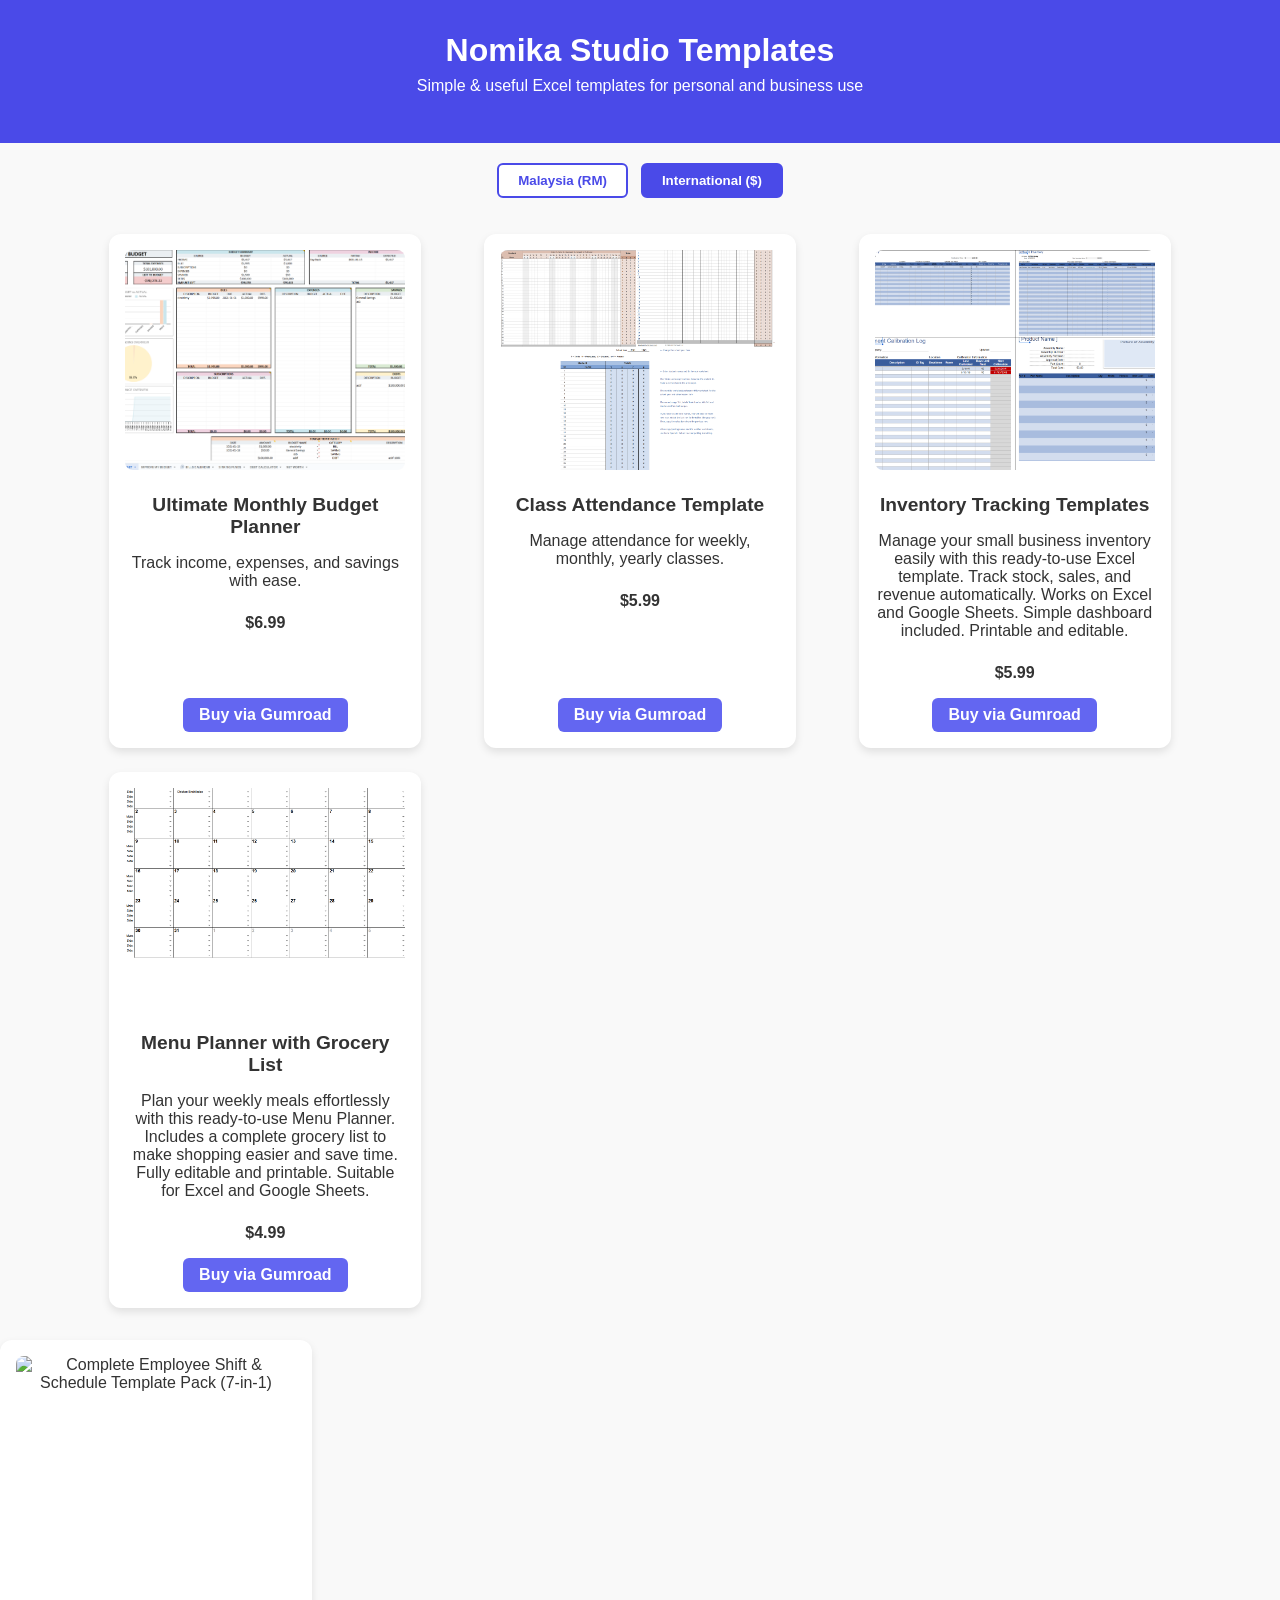
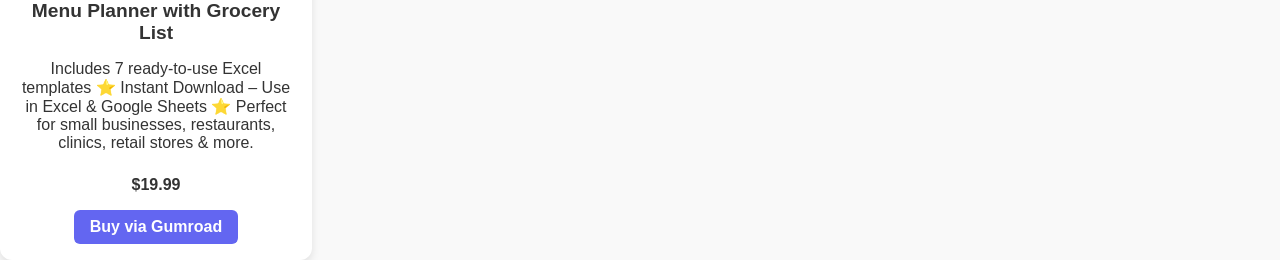
==== index.html @ b124a36d "Update index.html" ====
<!DOCTYPE html>
<html lang="en">
<head>
  <meta charset="UTF-8" />
  <meta name="viewport" content="width=device-width, initial-scale=1.0" />
  <title>Nomika Studio Templates</title>
  <link rel="stylesheet" href="styles.css">
</head>
<body>
  <!-- Header -->
  <header id="site-header" class="header">
    <h1>Nomika Studio Templates</h1>
    <p>Simple & useful Excel templates for personal and business use</p>
  </header>

  <!-- Toggle section -->
  <section id="toggle-section" class="currency-toggle hidden">
    <button id="btn-local">Malaysia (RM)</button>
    <button id="btn-int">International ($)</button>
  </section>

  <!-- Loading state -->
  <div id="loading" class="loading">Detecting your region...</div>

  <!-- Product container -->
  <main id="product-container" class="container hidden">
    <!-- Product 1 -->
    <div class="product-card fade-in">
      <img src="images/budget-planner.png" alt="Ultimate Monthly Budget Planner">
      <h2>Ultimate Monthly Budget Planner</h2>
      <p>Track income, expenses, and savings with ease.</p>
      <p class="price" data-local="RM25" data-int="$6.99">RM25</p>
      <div class="buttons">
        <a href="https://toyyibpay.com/Monthly-Template-Excel" target="_blank" class="btn toyyib buy-local">Buy via ToyyibPay</a>
        <a href="https://nomikastudio.gumroad.com/l/wjjgc" target="_blank" class="btn gumroad buy-int hidden">Buy via Gumroad</a>
      </div>
    </div>

    <!-- Product 2 -->
    <div class="product-card fade-in">
      <img src="images/class-attendance.png" alt="Class Attendance Template">
      <h2>Class Attendance Template</h2>
      <p>Manage attendance for weekly, monthly, yearly classes.</p>
      <p class="price" data-local="RM20" data-int="$5.99">RM20</p>
      <div class="buttons">
        <a href="https://toyyibpay.com/ClassAttendance" target="_blank" class="btn toyyib buy-local">Buy via ToyyibPay</a>
        <a href="https://nomikastudio.gumroad.com/l/gisrq" target="_blank" class="btn gumroad buy-int hidden">Buy via Gumroad</a>
      </div>
    </div>

    <!-- Product 3 -->
    <div class="product-card fade-in">
      <img src="images/inventory-tracking.png" alt="Inventory Tracking Templates">
      <h2>Inventory Tracking Templates</h2>
      <p>Manage your small business inventory easily with this ready-to-use Excel template. Track stock, sales, and revenue automatically. Works on Excel and Google Sheets. Simple dashboard included. Printable and editable.</p>
      <p class="price" data-local="RM20" data-int="$5.99">RM20</p>
      <div class="buttons">
        <a href="https://toyyibpay.com/Inventory-Tracking" target="_blank" class="btn toyyib buy-local">Buy via ToyyibPay</a>
        <a href="https://nomikastudio.gumroad.com/l/ulgkyn" target="_blank" class="btn gumroad buy-int hidden">Buy via Gumroad</a>
      </div>
    </div>

    <!-- Product 4 -->
    <div class="product-card fade-in">
      <img src="images/menu-planner.png" alt="Menu Planner with Grocery List">
      <h2>Menu Planner with Grocery List</h2>
      <p>Plan your weekly meals effortlessly with this ready-to-use Menu Planner. Includes a complete grocery list to make shopping easier and save time. Fully editable and printable. Suitable for Excel and Google Sheets.</p>
      <p class="price" data-local="RM15" data-int="$4.99">RM15</p>
      <div class="buttons">
        <a href="https://toyyibpay.com/MENU-PLANNER-WITH-GROCERY-LIST" target="_blank" class="btn toyyib buy-local">Buy via ToyyibPay</a>
        <a href="https://nomikastudio.gumroad.com/l/jaaguu" target="_blank" class="btn gumroad buy-int hidden">Buy via Gumroad</a>
      </div>
    </div>
  </main>

   <!-- Product 5 -->
    <div class="product-card fade-in">
      <img src="bundle-1.png" alt="Complete Employee Shift & Schedule Template Pack (7-in-1) ">
      <h2>Menu Planner with Grocery List</h2>
      <p>Includes 7 ready-to-use Excel templates ⭐ Instant Download – Use in Excel & Google Sheets ⭐ Perfect for small businesses, restaurants, clinics, retail stores & more.</p>
      <p class="price" data-local="RM90" data-int="$19.99">RM15</p>
      <div class="buttons">
        <a href="https://toyyibpay.com/Schedule-Template-Bundle" target="_blank" class="btn toyyib buy-local">Buy via ToyyibPay</a>
        <a href="https://nomikastudio.gumroad.com/l/wrvsb" target="_blank" class="btn gumroad buy-int hidden">Buy via Gumroad</a>
      </div>
    </div>
  </main>

  <script src="script.js"></script>
</body>
</html>
---- styles.css ----
body {
  font-family: Arial, sans-serif;
  margin: 0;
  padding: 0;
  background: #f9f9f9;
  color: #333;
}

header {
  text-align: center;
  padding: 2rem 1rem;
  background: #4a4ae8;
  color: white;
  position: sticky;
  top: 0;
  z-index: 10;
  transition: all 0.3s ease;
}

header.shrink {
  padding: 0.7rem 1rem;
  font-size: 0.9rem;
}

header h1 { margin: 0; font-size: 2rem; }
header p { margin: 0.5rem 0 1rem; }

.currency-toggle { text-align: center; margin: 1rem 0; }

.currency-toggle button {
  margin: 0.25rem;
  padding: 0.5rem 1.2rem;
  border: 2px solid #4a4ae8;
  border-radius: 6px;
  background: white;
  color: #4a4ae8;
  font-weight: bold;
  cursor: pointer;
  transition: all 0.2s ease;
}

.currency-toggle button:hover { background: #6366f1; color: white; }
.currency-toggle button.active { background: #4a4ae8; color: white; }

.loading {
  text-align: center;
  font-size: 1.1rem;
  color: #4a4ae8;
  padding: 2rem;
}

/* Container grid with last row centering */
.container {
  max-width: 1100px;
  margin: 2rem auto;
  padding: 0 1rem;
  display: grid;
  grid-template-columns: repeat(auto-fit, minmax(280px, 1fr));
  gap: 1.5rem;
  justify-items: center;   /* Center all items */
  justify-content: center; /* Center last row */
}

.product-card {
  width: 280px;
  background: white;
  border-radius: 12px;
  padding: 1rem;
  box-shadow: 0 4px 8px rgba(0,0,0,0.1);
  display: flex;
  flex-direction: column;
  justify-content: space-between;
  align-items: center;
  text-align: center;
  transition: transform 0.3s ease, box-shadow 0.3s ease, background 0.3s ease;
}

.product-card:hover {
  transform: translateY(-5px);
  box-shadow: 0 12px 20px rgba(0,0,0,0.15);
  background: #f0f0ff;
}

.product-card img {
  width: 100%;
  height: 220px;
  object-fit: cover;
  border-radius: 8px;
  margin-bottom: 1rem;
  transition: transform 0.3s ease, filter 0.3s ease;
}

.product-card img:hover {
  transform: scale(1.05);
  filter: brightness(1.1);
}

.product-card h2 { font-size: 1.2rem; margin: 0.5rem 0; }
.product-card p { margin: 0.5rem 0 1rem; }
.price { font-weight: bold; margin-bottom: 0.5rem; }

.buttons {
  display: flex;
  flex-wrap: wrap;
  justify-content: center;
  gap: 0.5rem;
  margin-top: auto;
}

.btn { text-decoration: none; padding: 0.5rem 1rem; border-radius: 6px; color: white; font-weight: bold; transition: background 0.2s ease; }
.btn.toyyib { background: #16a34a; }
.btn.toyyib:hover { background: #15803d; }
.btn.gumroad { background: #6366f1; }
.btn.gumroad:hover { background: #4f46e5; }

.hidden { display: none !important; }

/* Fade-in animation */
.fade-in { opacity: 0; transform: translateY(15px); animation: fadeInUp 0.6s forwards; }
@keyframes fadeInUp { to { opacity: 1; transform: translateY(0); } }

@media (max-width: 900px) {
  .container {
    grid-template-columns: repeat(auto-fit, minmax(240px, 1fr));
    justify-items: center;
    justify-content: center;
  }
  .product-card { width: 240px; }
}

@media (max-width: 600px) {
  .container { grid-template-columns: 1fr; }
  .product-card { width: 100%; }
}
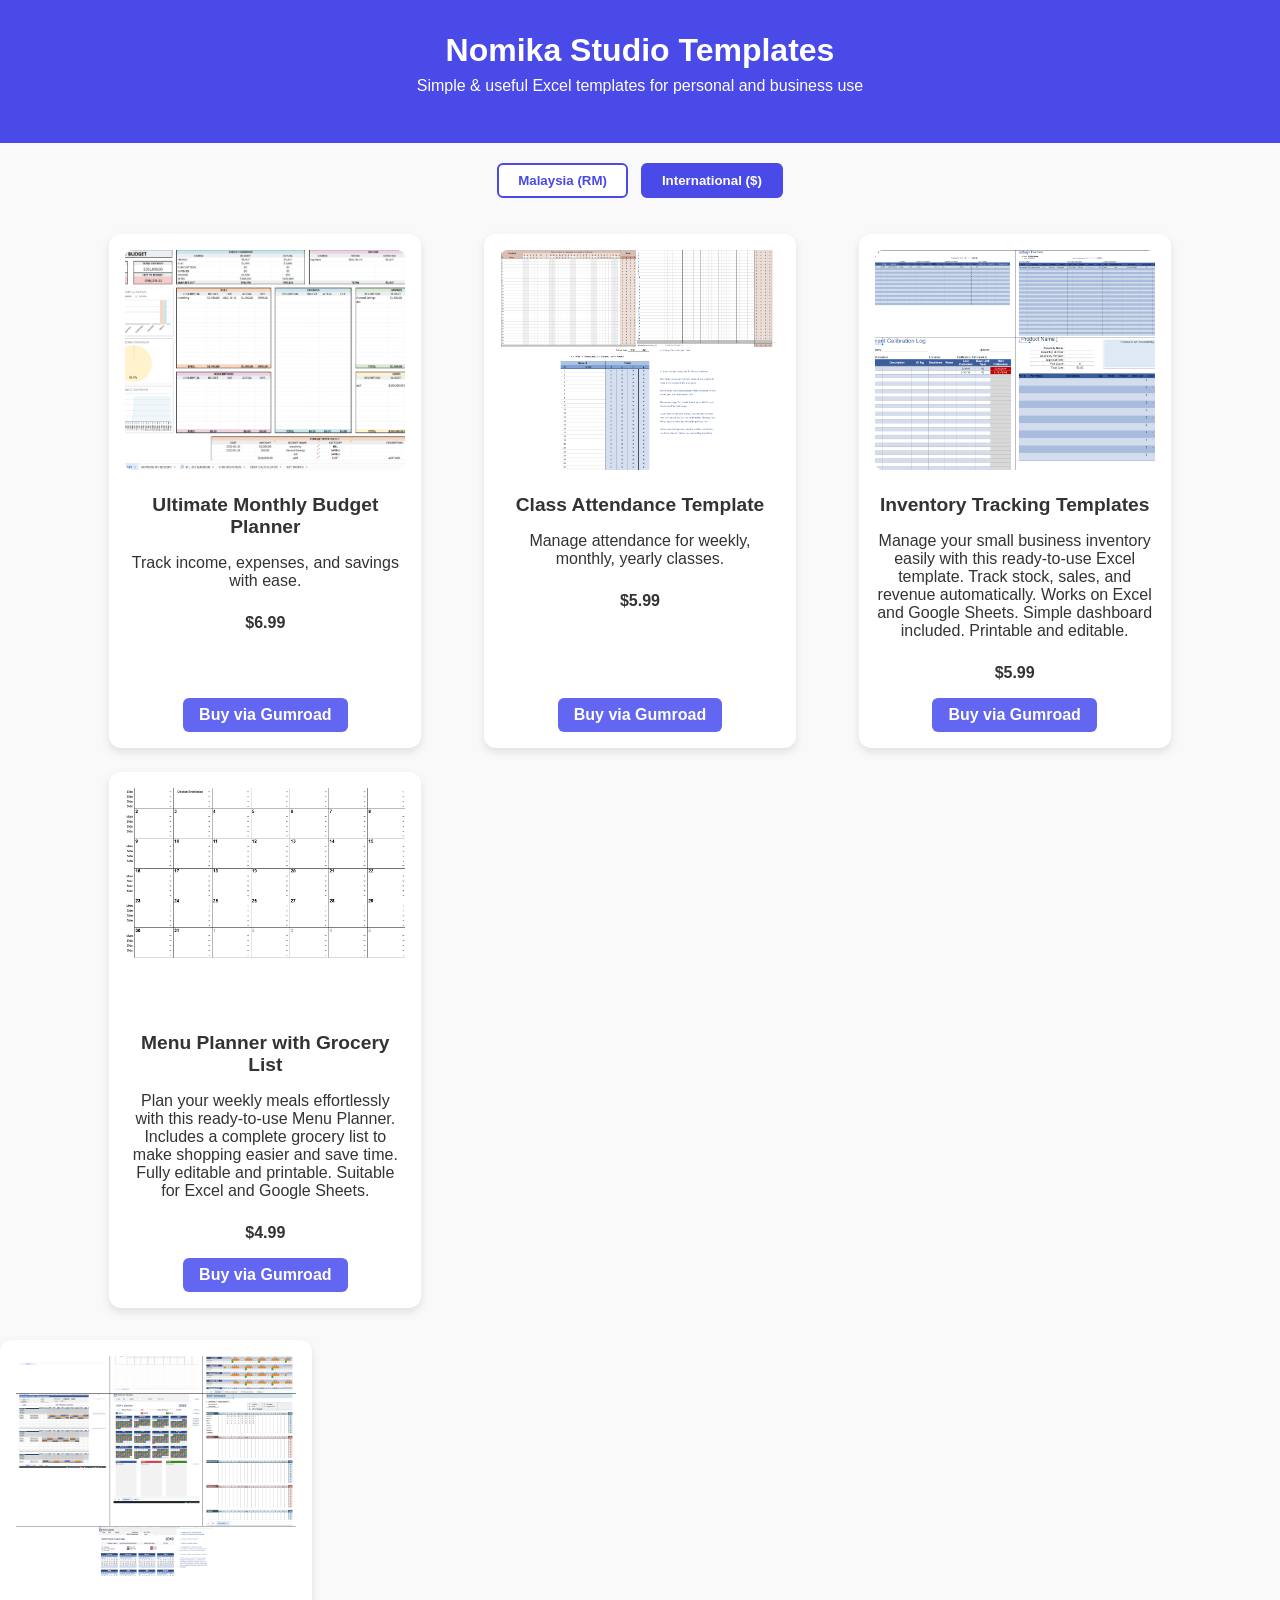
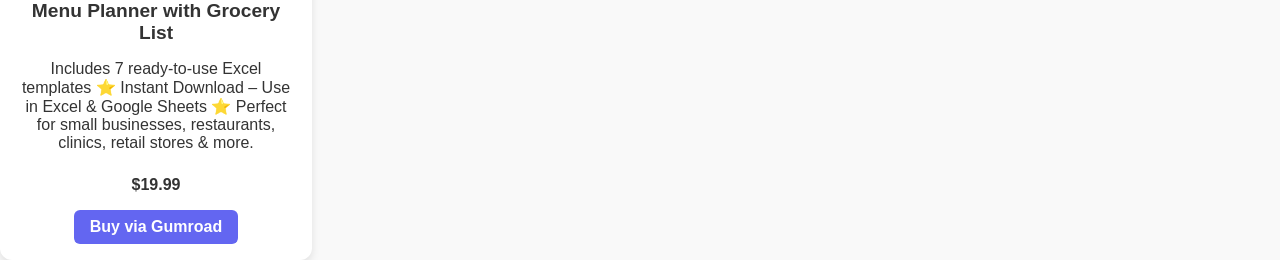
==== commit dbc96bd6: "Update index.html" ====
--- a/index.html
+++ b/index.html
@@ -53,7 +53,7 @@
       <img src="images/inventory-tracking.png" alt="Inventory Tracking Templates">
       <h2>Inventory Tracking Templates</h2>
       <p>Manage your small business inventory easily with this ready-to-use Excel template. Track stock, sales, and revenue automatically. Works on Excel and Google Sheets. Simple dashboard included. Printable and editable.</p>
-      <p class="price" data-local="RM20" data-int="$5.99">RM20</p>
+      <p class="price" data-local="RM30" data-int="$5.99">RM20</p>
       <div class="buttons">
         <a href="https://toyyibpay.com/Inventory-Tracking" target="_blank" class="btn toyyib buy-local">Buy via ToyyibPay</a>
         <a href="https://nomikastudio.gumroad.com/l/ulgkyn" target="_blank" class="btn gumroad buy-int hidden">Buy via Gumroad</a>
@@ -75,7 +75,7 @@
 
    <!-- Product 5 -->
     <div class="product-card fade-in">
-      <img src="bundle-1.png" alt="Complete Employee Shift & Schedule Template Pack (7-in-1) ">
+      <img src="images/bundle-1.png" alt="Complete Employee Shift & Schedule Template Pack (7-in-1) ">
       <h2>Menu Planner with Grocery List</h2>
       <p>Includes 7 ready-to-use Excel templates ⭐ Instant Download – Use in Excel & Google Sheets ⭐ Perfect for small businesses, restaurants, clinics, retail stores & more.</p>
       <p class="price" data-local="RM90" data-int="$19.99">RM15</p>
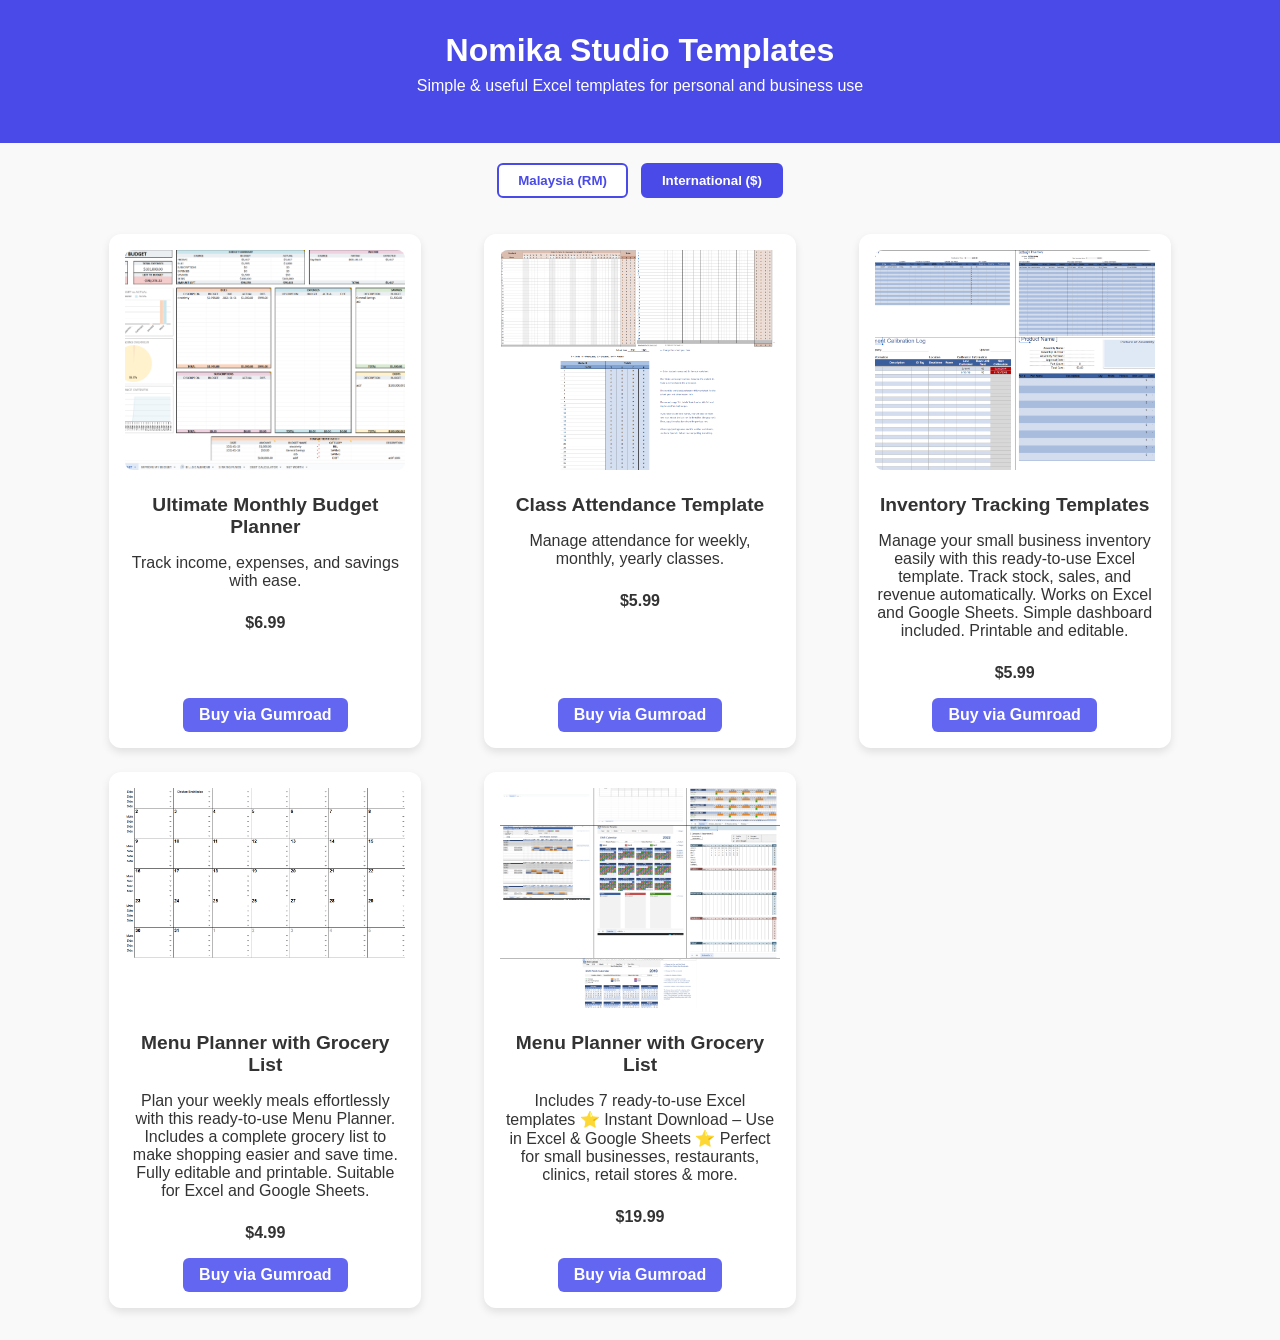
==== commit 39c39e86: "Update index.html" ====
--- a/index.html
+++ b/index.html
@@ -71,7 +71,6 @@
         <a href="https://nomikastudio.gumroad.com/l/jaaguu" target="_blank" class="btn gumroad buy-int hidden">Buy via Gumroad</a>
       </div>
     </div>
-  </main>
 
    <!-- Product 5 -->
     <div class="product-card fade-in">
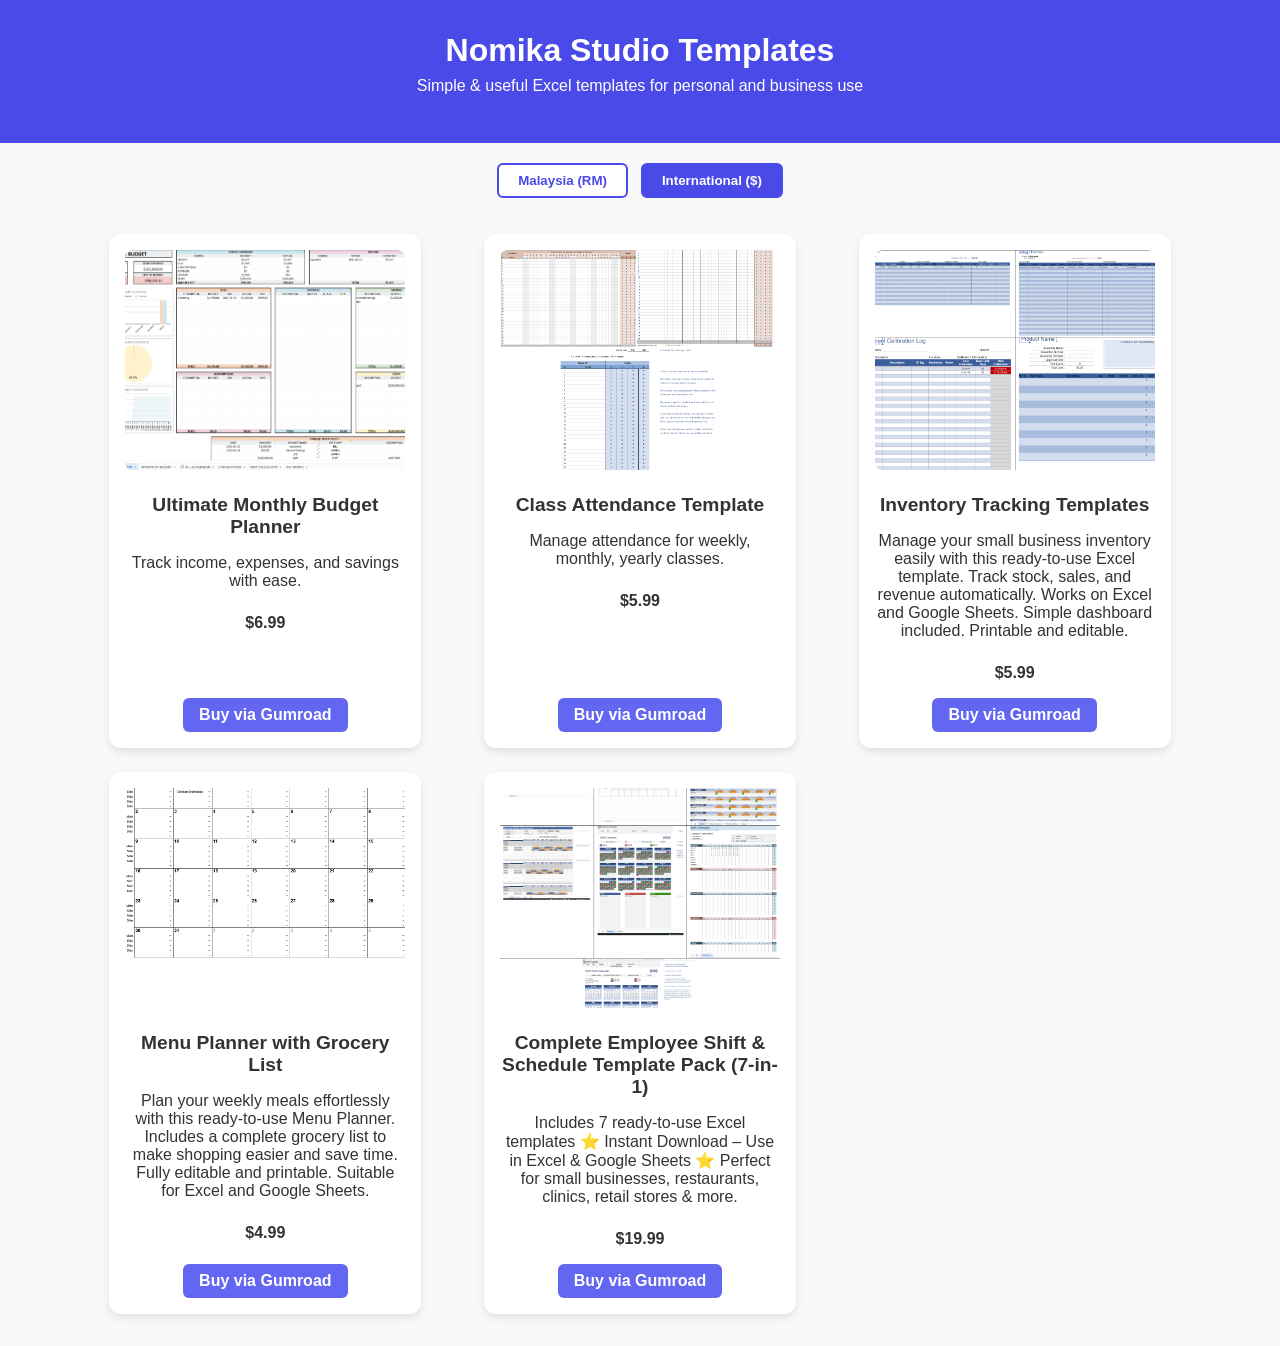
==== commit 995bef4d: "Update index.html" ====
--- a/index.html
+++ b/index.html
@@ -75,7 +75,7 @@
    <!-- Product 5 -->
     <div class="product-card fade-in">
       <img src="images/bundle-1.png" alt="Complete Employee Shift & Schedule Template Pack (7-in-1) ">
-      <h2>Menu Planner with Grocery List</h2>
+      <h2>Complete Employee Shift & Schedule Template Pack (7-in-1) </h2>
       <p>Includes 7 ready-to-use Excel templates ⭐ Instant Download – Use in Excel & Google Sheets ⭐ Perfect for small businesses, restaurants, clinics, retail stores & more.</p>
       <p class="price" data-local="RM90" data-int="$19.99">RM15</p>
       <div class="buttons">
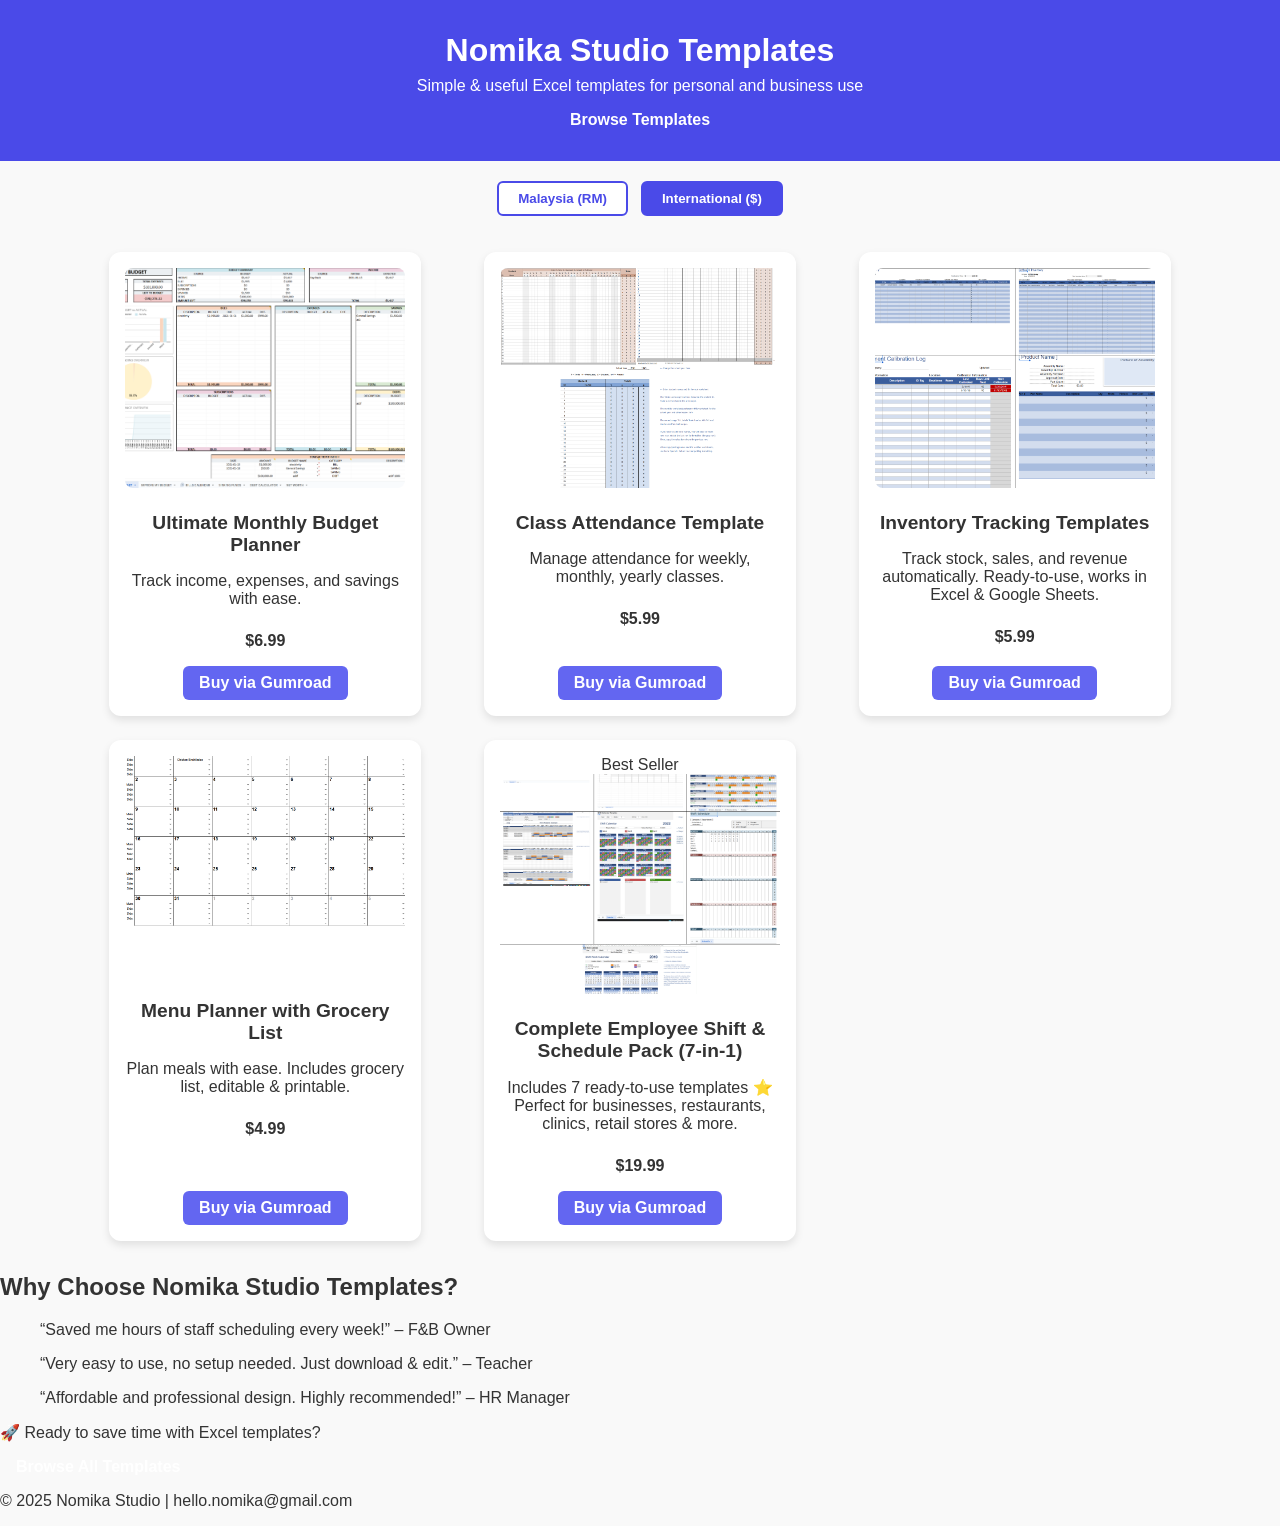
==== commit 0d6da23a: "Update index.html" ====
--- a/index.html
+++ b/index.html
@@ -3,14 +3,21 @@
 <head>
   <meta charset="UTF-8" />
   <meta name="viewport" content="width=device-width, initial-scale=1.0" />
-  <title>Nomika Studio Templates</title>
+  <title>Nomika Studio Templates | Excel Templates for Work & Life</title>
+
+  <!-- SEO -->
+  <meta name="description" content="Nomika Studio offers simple & useful Excel templates for business and personal use — budget planners, attendance trackers, shift schedules & more." />
+  <meta name="keywords" content="Excel templates, budget planner, employee schedule, class attendance, productivity tools, Malaysia, download Excel, Google Sheets templates" />
+  <meta name="author" content="Nomika Studio" />
+
   <link rel="stylesheet" href="styles.css">
 </head>
 <body>
-  <!-- Header -->
+  <!-- Header / Hero -->
   <header id="site-header" class="header">
     <h1>Nomika Studio Templates</h1>
     <p>Simple & useful Excel templates for personal and business use</p>
+    <a href="#product-container" class="btn hero-btn">Browse Templates</a>
   </header>
 
   <!-- Toggle section -->
@@ -26,7 +33,7 @@
   <main id="product-container" class="container hidden">
     <!-- Product 1 -->
     <div class="product-card fade-in">
-      <img src="images/budget-planner.png" alt="Ultimate Monthly Budget Planner">
+      <img src="images/budget-planner.png" alt="Ultimate Monthly Budget Planner Template">
       <h2>Ultimate Monthly Budget Planner</h2>
       <p>Track income, expenses, and savings with ease.</p>
       <p class="price" data-local="RM25" data-int="$6.99">RM25</p>
@@ -38,7 +45,7 @@
 
     <!-- Product 2 -->
     <div class="product-card fade-in">
-      <img src="images/class-attendance.png" alt="Class Attendance Template">
+      <img src="images/class-attendance.png" alt="Class Attendance Tracker Excel Template">
       <h2>Class Attendance Template</h2>
       <p>Manage attendance for weekly, monthly, yearly classes.</p>
       <p class="price" data-local="RM20" data-int="$5.99">RM20</p>
@@ -50,10 +57,10 @@
 
     <!-- Product 3 -->
     <div class="product-card fade-in">
-      <img src="images/inventory-tracking.png" alt="Inventory Tracking Templates">
+      <img src="images/inventory-tracking.png" alt="Inventory Tracking Excel Template">
       <h2>Inventory Tracking Templates</h2>
-      <p>Manage your small business inventory easily with this ready-to-use Excel template. Track stock, sales, and revenue automatically. Works on Excel and Google Sheets. Simple dashboard included. Printable and editable.</p>
-      <p class="price" data-local="RM30" data-int="$5.99">RM20</p>
+      <p>Track stock, sales, and revenue automatically. Ready-to-use, works in Excel & Google Sheets.</p>
+      <p class="price" data-local="RM30" data-int="$5.99">RM30</p>
       <div class="buttons">
         <a href="https://toyyibpay.com/Inventory-Tracking" target="_blank" class="btn toyyib buy-local">Buy via ToyyibPay</a>
         <a href="https://nomikastudio.gumroad.com/l/ulgkyn" target="_blank" class="btn gumroad buy-int hidden">Buy via Gumroad</a>
@@ -62,9 +69,9 @@
 
     <!-- Product 4 -->
     <div class="product-card fade-in">
-      <img src="images/menu-planner.png" alt="Menu Planner with Grocery List">
+      <img src="images/menu-planner.png" alt="Menu Planner Excel Template">
       <h2>Menu Planner with Grocery List</h2>
-      <p>Plan your weekly meals effortlessly with this ready-to-use Menu Planner. Includes a complete grocery list to make shopping easier and save time. Fully editable and printable. Suitable for Excel and Google Sheets.</p>
+      <p>Plan meals with ease. Includes grocery list, editable & printable.</p>
       <p class="price" data-local="RM15" data-int="$4.99">RM15</p>
       <div class="buttons">
         <a href="https://toyyibpay.com/MENU-PLANNER-WITH-GROCERY-LIST" target="_blank" class="btn toyyib buy-local">Buy via ToyyibPay</a>
@@ -74,10 +81,11 @@
 
    <!-- Product 5 -->
     <div class="product-card fade-in">
-      <img src="images/bundle-1.png" alt="Complete Employee Shift & Schedule Template Pack (7-in-1) ">
-      <h2>Complete Employee Shift & Schedule Template Pack (7-in-1) </h2>
-      <p>Includes 7 ready-to-use Excel templates ⭐ Instant Download – Use in Excel & Google Sheets ⭐ Perfect for small businesses, restaurants, clinics, retail stores & more.</p>
-      <p class="price" data-local="RM90" data-int="$19.99">RM15</p>
+      <span class="badge">Best Seller</span>
+      <img src="images/bundle-1.png" alt="Complete Employee Shift & Schedule Template Pack 7-in-1">
+      <h2>Complete Employee Shift & Schedule Pack (7-in-1)</h2>
+      <p>Includes 7 ready-to-use templates ⭐ Perfect for businesses, restaurants, clinics, retail stores & more.</p>
+      <p class="price" data-local="RM90" data-int="$19.99">RM90</p>
       <div class="buttons">
         <a href="https://toyyibpay.com/Schedule-Template-Bundle" target="_blank" class="btn toyyib buy-local">Buy via ToyyibPay</a>
         <a href="https://nomikastudio.gumroad.com/l/wrvsb" target="_blank" class="btn gumroad buy-int hidden">Buy via Gumroad</a>
@@ -85,6 +93,23 @@
     </div>
   </main>
 
+  <!-- Testimonials / Why Choose Us -->
+  <section class="testimonials">
+    <h2>Why Choose Nomika Studio Templates?</h2>
+    <div class="testimonial-list">
+      <blockquote>“Saved me hours of staff scheduling every week!” – F&B Owner</blockquote>
+      <blockquote>“Very easy to use, no setup needed. Just download & edit.” – Teacher</blockquote>
+      <blockquote>“Affordable and professional design. Highly recommended!” – HR Manager</blockquote>
+    </div>
+  </section>
+
+  <!-- Footer -->
+  <footer class="footer">
+    <p>🚀 Ready to save time with Excel templates?</p>
+    <a href="#product-container" class="btn footer-btn">Browse All Templates</a>
+    <p class="small">© 2025 Nomika Studio | hello.nomika@gmail.com</p>
+  </footer>
+
   <script src="script.js"></script>
 </body>
 </html>
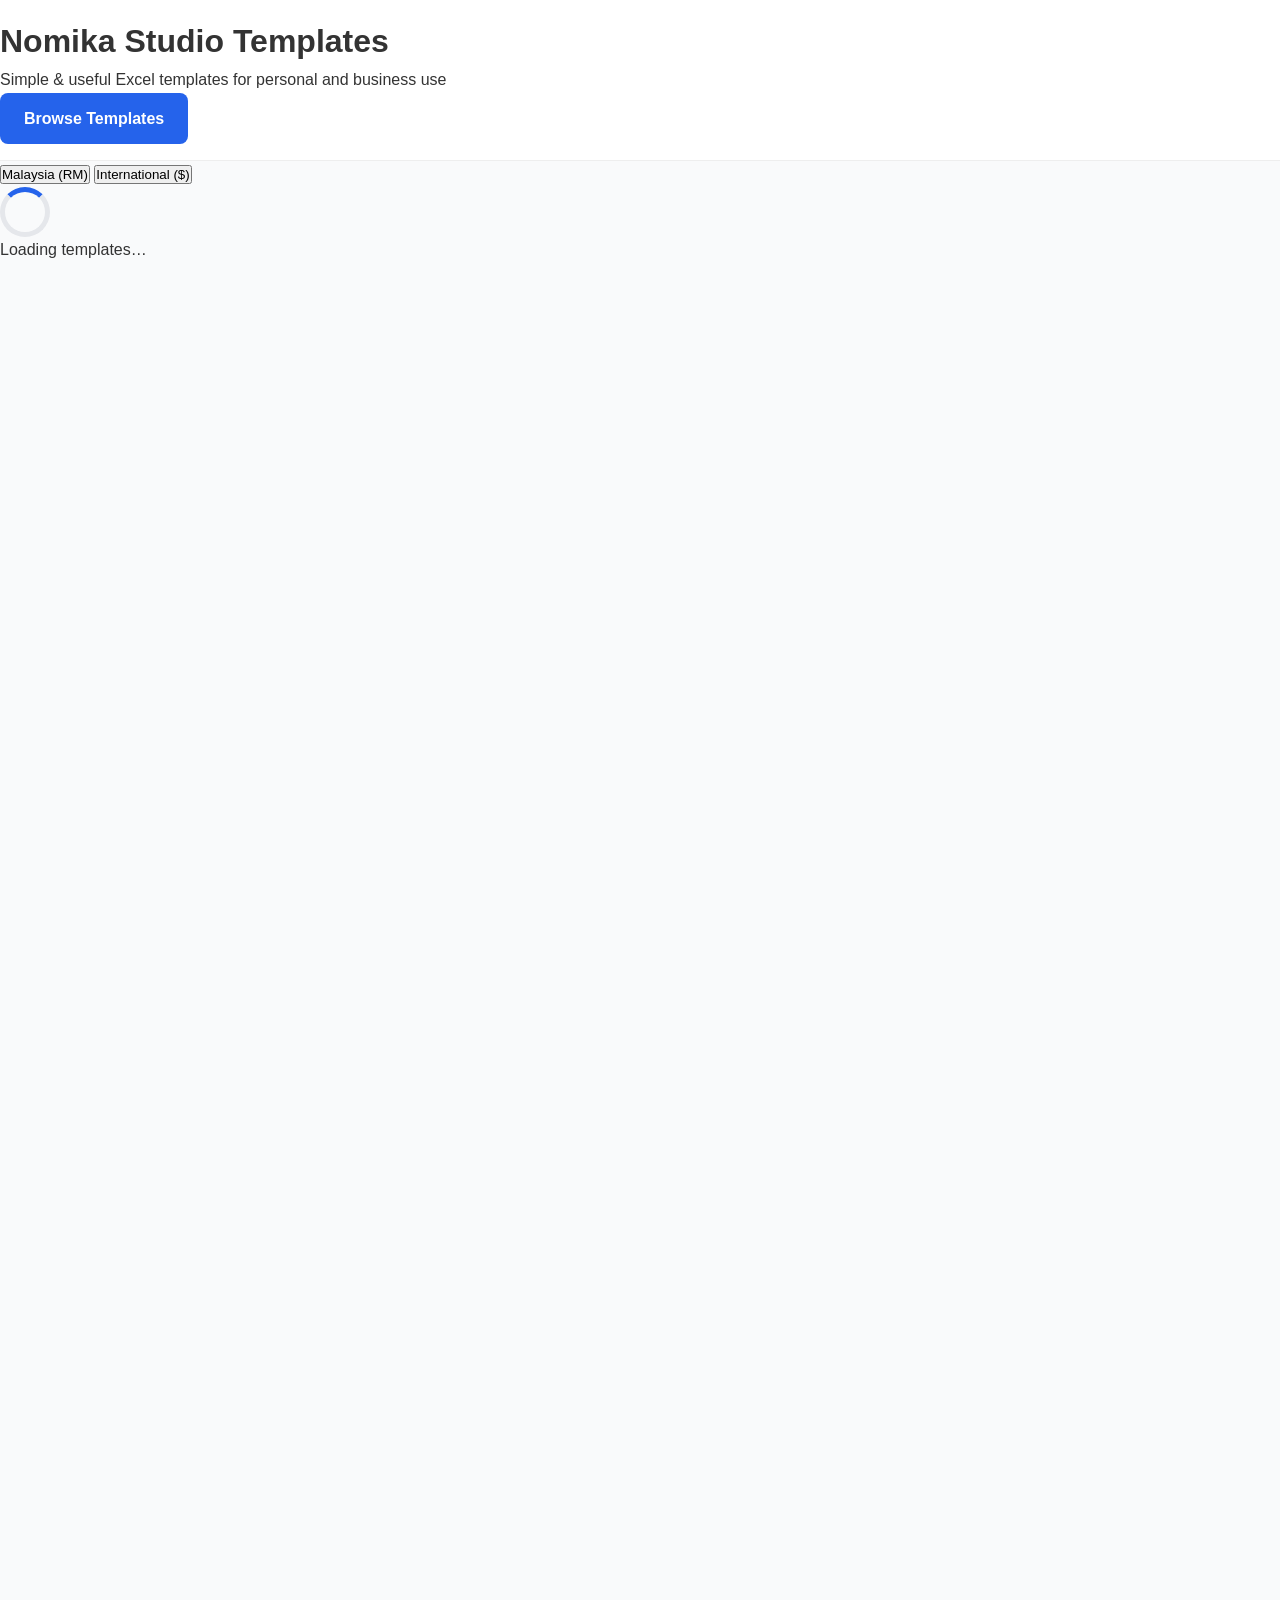
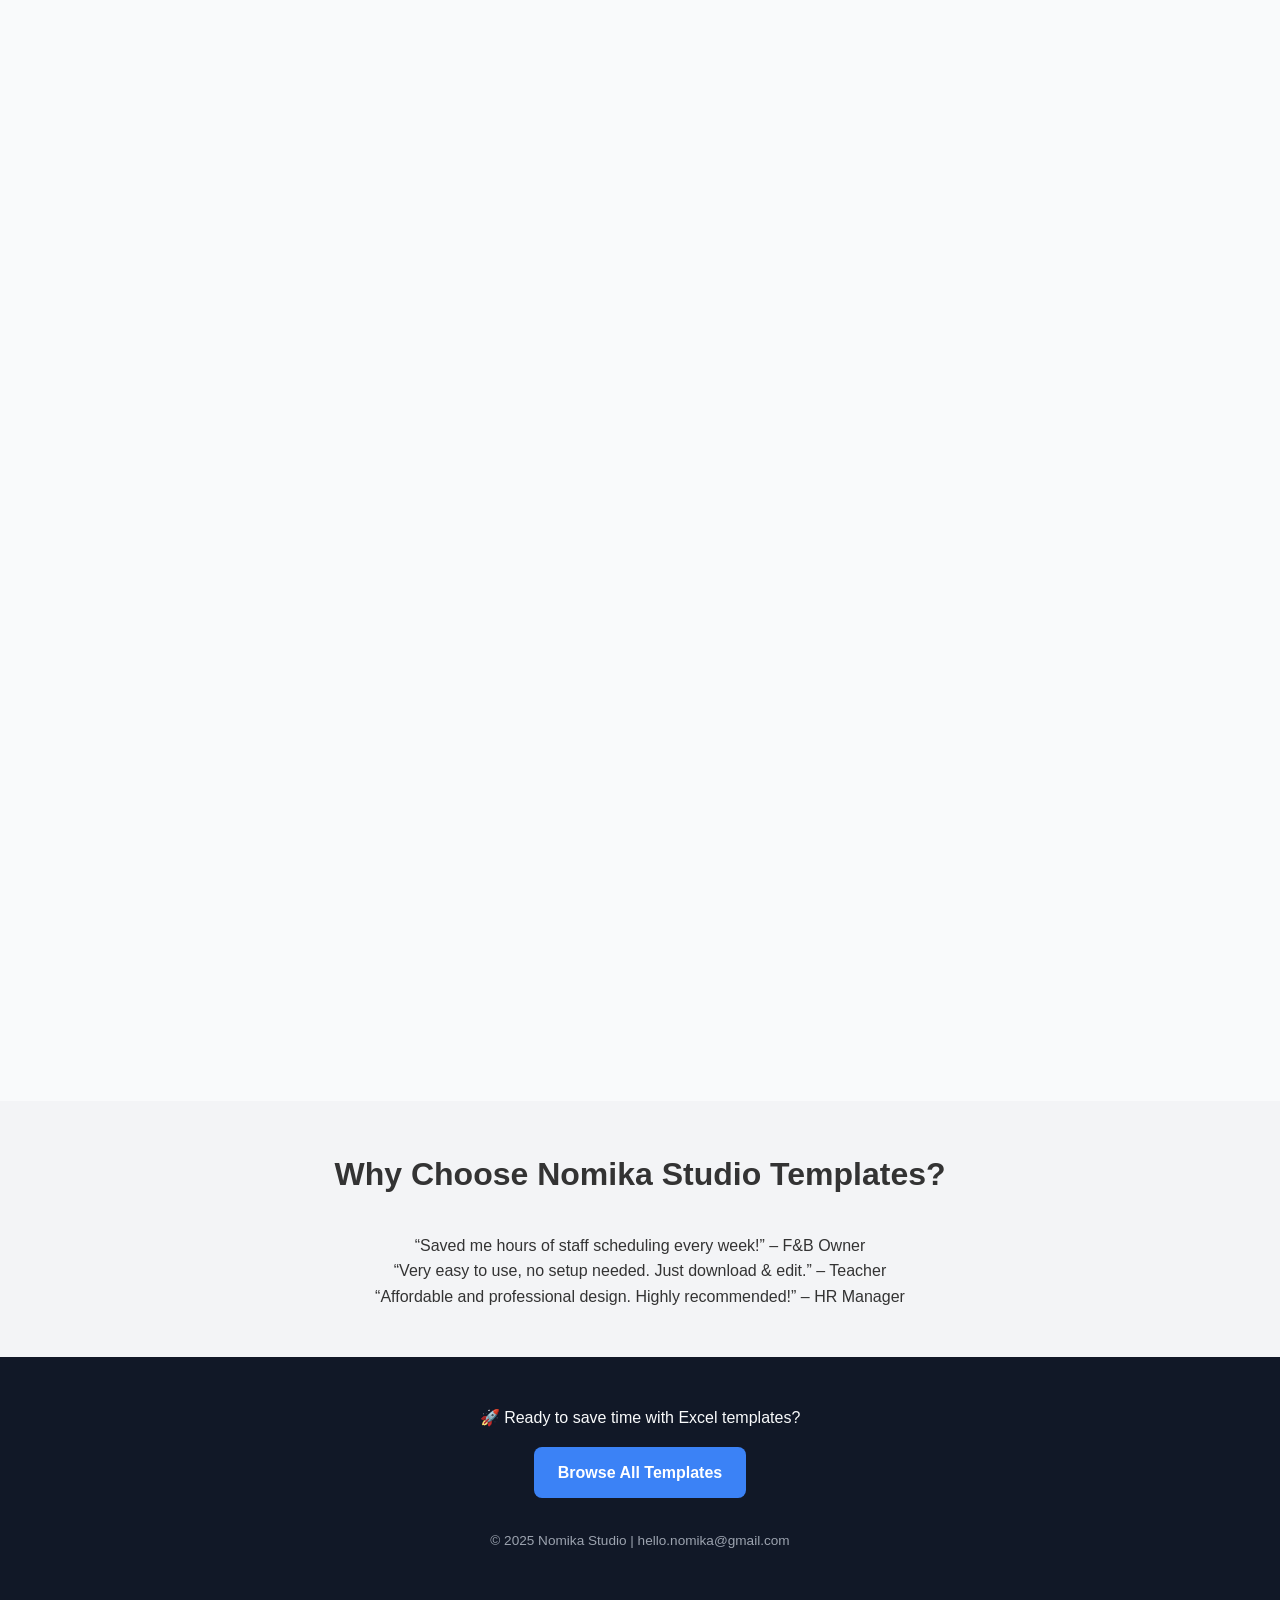
==== commit a7273314: "Update index.html" ====
--- a/index.html
+++ b/index.html
@@ -27,7 +27,10 @@
   </section>
 
   <!-- Loading state -->
-  <div id="loading" class="loading">Detecting your region...</div>
+  <div id="loading" class="loading">
+    <div class="spinner"></div>
+    <p>Loading templates…</p>
+  </div>
 
   <!-- Product container -->
   <main id="product-container" class="container hidden">
--- a/styles.css
+++ b/styles.css
@@ -1,134 +1,288 @@
-body {
-  font-family: Arial, sans-serif;
+/* ===================
+   Global Styles
+=================== */
+* {
   margin: 0;
   padding: 0;
-  background: #f9f9f9;
+  box-sizing: border-box;
+}
+
+body {
+  font-family: 'Segoe UI', Tahoma, Geneva, Verdana, sans-serif;
+  line-height: 1.6;
+  background: #f9fafb;
   color: #333;
 }
 
-header {
-  text-align: center;
-  padding: 2rem 1rem;
-  background: #4a4ae8;
-  color: white;
+/* Reusable Container */
+.container {
+  width: 90%;
+  max-width: 1100px;
+  margin: auto;
+}
+
+/* ===================
+   Header
+=================== */
+.header {
+  background: #fff;
+  border-bottom: 1px solid #eee;
+  padding: 1rem 0;
   position: sticky;
   top: 0;
-  z-index: 10;
-  transition: all 0.3s ease;
-}
-
-header.shrink {
-  padding: 0.7rem 1rem;
-  font-size: 0.9rem;
-}
-
-header h1 { margin: 0; font-size: 2rem; }
-header p { margin: 0.5rem 0 1rem; }
-
-.currency-toggle { text-align: center; margin: 1rem 0; }
-
-.currency-toggle button {
-  margin: 0.25rem;
-  padding: 0.5rem 1.2rem;
-  border: 2px solid #4a4ae8;
-  border-radius: 6px;
-  background: white;
-  color: #4a4ae8;
-  font-weight: bold;
-  cursor: pointer;
-  transition: all 0.2s ease;
-}
-
-.currency-toggle button:hover { background: #6366f1; color: white; }
-.currency-toggle button.active { background: #4a4ae8; color: white; }
-
-.loading {
-  text-align: center;
-  font-size: 1.1rem;
-  color: #4a4ae8;
-  padding: 2rem;
-}
-
-/* Container grid with last row centering */
-.container {
-  max-width: 1100px;
-  margin: 2rem auto;
-  padding: 0 1rem;
+  z-index: 1000;
+}
+
+.logo {
+  font-size: 1.5rem;
+  font-weight: bold;
+  color: #2563eb;
+}
+
+.nav {
+  list-style: none;
+  display: flex;
+  gap: 1.5rem;
+}
+
+.nav a {
+  text-decoration: none;
+  color: #333;
+  font-weight: 500;
+  transition: color 0.3s;
+}
+
+.nav a:hover {
+  color: #2563eb;
+}
+
+.header .container {
+  display: flex;
+  align-items: center;
+  justify-content: space-between;
+}
+
+/* ===================
+   Hero Section
+=================== */
+.hero {
+  background: linear-gradient(135deg, #2563eb, #3b82f6);
+  color: #fff;
+  padding: 4rem 2rem;
+  text-align: center;
+}
+
+.hero h2 {
+  font-size: 2.5rem;
+  margin-bottom: 1rem;
+  animation: fadeInDown 1s ease-in-out;
+}
+
+.hero p {
+  font-size: 1.2rem;
+  margin-bottom: 1.5rem;
+  animation: fadeInUp 1.2s ease-in-out;
+}
+
+.btn {
+  display: inline-block;
+  background: #2563eb;
+  color: #fff;
+  padding: 0.8rem 1.5rem;
+  border-radius: 8px;
+  text-decoration: none;
+  font-weight: bold;
+  transition: 0.3s;
+}
+
+.btn:hover {
+  background: #1d4ed8;
+}
+
+/* ===================
+   Products
+=================== */
+.products {
+  padding: 3rem 0;
+  text-align: center;
+}
+
+.products h2 {
+  font-size: 2rem;
+  margin-bottom: 2rem;
+}
+
+.product-grid {
   display: grid;
   grid-template-columns: repeat(auto-fit, minmax(280px, 1fr));
-  gap: 1.5rem;
-  justify-items: center;   /* Center all items */
-  justify-content: center; /* Center last row */
+  gap: 2rem;
 }
 
 .product-card {
-  width: 280px;
-  background: white;
+  background: #fff;
+  padding: 1.5rem;
   border-radius: 12px;
-  padding: 1rem;
-  box-shadow: 0 4px 8px rgba(0,0,0,0.1);
+  box-shadow: 0 2px 8px rgba(0,0,0,0.05);
+  position: relative;
+  transform: translateY(30px);
+  opacity: 0;
+  transition: all 0.8s ease-out;
+}
+
+.product-card.visible {
+  transform: translateY(0);
+  opacity: 1;
+}
+
+.product-card img {
+  max-width: 100%;
+  border-radius: 8px;
+  margin-bottom: 1rem;
+}
+
+.product-card h3 {
+  font-size: 1.2rem;
+  margin-bottom: 0.5rem;
+  color: #2563eb;
+}
+
+.product-card p {
+  font-size: 0.95rem;
+  margin-bottom: 0.5rem;
+}
+
+.price {
+  font-weight: bold;
+  margin-bottom: 1rem;
+}
+
+.badge {
+  position: absolute;
+  top: 15px;
+  left: 15px;
+  background: #facc15;
+  color: #333;
+  font-size: 0.8rem;
+  font-weight: bold;
+  padding: 0.3rem 0.6rem;
+  border-radius: 6px;
+}
+
+/* ===================
+   Testimonials
+=================== */
+.testimonials {
+  background: #f3f4f6;
+  padding: 3rem 1rem;
+  text-align: center;
+}
+
+.testimonials h2 {
+  font-size: 2rem;
+  margin-bottom: 2rem;
+}
+
+.testimonial-card {
+  background: #fff;
+  padding: 1.5rem;
+  border-radius: 12px;
+  box-shadow: 0 2px 6px rgba(0,0,0,0.05);
+  font-style: italic;
+  transform: translateY(30px);
+  opacity: 0;
+  transition: all 0.8s ease-out;
+}
+
+.testimonial-card.visible {
+  transform: translateY(0);
+  opacity: 1;
+}
+
+.testimonial-card span {
+  display: block;
+  margin-top: 0.8rem;
+  font-weight: bold;
+  color: #2563eb;
+}
+
+/* ===================
+   Footer
+=================== */
+.footer {
+  background: #111827;
+  color: #f9fafb;
+  padding: 3rem 1rem;
+  text-align: center;
+}
+
+.footer h2 {
+  margin-bottom: 1rem;
+}
+
+.footer .btn {
+  background: #3b82f6;
+  margin-top: 1rem;
+}
+
+.footer p.small {
+  margin-top: 2rem;
+  font-size: 0.85rem;
+  color: #9ca3af;
+}
+
+/* ===================
+   Preloader
+=================== */
+#preloader {
+  position: fixed;
+  top: 0;
+  left: 0;
+  width: 100%;
+  height: 100%;
+  background: #f9fafb;
   display: flex;
   flex-direction: column;
-  justify-content: space-between;
   align-items: center;
-  text-align: center;
-  transition: transform 0.3s ease, box-shadow 0.3s ease, background 0.3s ease;
-}
-
-.product-card:hover {
-  transform: translateY(-5px);
-  box-shadow: 0 12px 20px rgba(0,0,0,0.15);
-  background: #f0f0ff;
-}
-
-.product-card img {
-  width: 100%;
-  height: 220px;
-  object-fit: cover;
-  border-radius: 8px;
-  margin-bottom: 1rem;
-  transition: transform 0.3s ease, filter 0.3s ease;
-}
-
-.product-card img:hover {
-  transform: scale(1.05);
-  filter: brightness(1.1);
-}
-
-.product-card h2 { font-size: 1.2rem; margin: 0.5rem 0; }
-.product-card p { margin: 0.5rem 0 1rem; }
-.price { font-weight: bold; margin-bottom: 0.5rem; }
-
-.buttons {
-  display: flex;
-  flex-wrap: wrap;
   justify-content: center;
-  gap: 0.5rem;
-  margin-top: auto;
-}
-
-.btn { text-decoration: none; padding: 0.5rem 1rem; border-radius: 6px; color: white; font-weight: bold; transition: background 0.2s ease; }
-.btn.toyyib { background: #16a34a; }
-.btn.toyyib:hover { background: #15803d; }
-.btn.gumroad { background: #6366f1; }
-.btn.gumroad:hover { background: #4f46e5; }
-
-.hidden { display: none !important; }
-
-/* Fade-in animation */
-.fade-in { opacity: 0; transform: translateY(15px); animation: fadeInUp 0.6s forwards; }
-@keyframes fadeInUp { to { opacity: 1; transform: translateY(0); } }
-
-@media (max-width: 900px) {
-  .container {
-    grid-template-columns: repeat(auto-fit, minmax(240px, 1fr));
-    justify-items: center;
-    justify-content: center;
-  }
-  .product-card { width: 240px; }
-}
-
-@media (max-width: 600px) {
-  .container { grid-template-columns: 1fr; }
-  .product-card { width: 100%; }
-}
+  z-index: 2000;
+  transition: opacity 0.6s ease, visibility 0.6s ease;
+}
+
+#preloader p {
+  margin-top: 1rem;
+  font-size: 1rem;
+  color: #2563eb;
+  font-weight: 500;
+}
+
+.spinner {
+  width: 50px;
+  height: 50px;
+  border: 5px solid #e5e7eb;
+  border-top: 5px solid #2563eb;
+  border-radius: 50%;
+  animation: spin 1s linear infinite;
+}
+
+@keyframes spin {
+  0% { transform: rotate(0deg); }
+  100% { transform: rotate(360deg); }
+}
+
+#preloader.hidden {
+  opacity: 0;
+  visibility: hidden;
+}
+
+/* ===================
+   Animations
+=================== */
+@keyframes fadeInDown {
+  from { opacity: 0; transform: translateY(-30px); }
+  to { opacity: 1; transform: translateY(0); }
+}
+
+@keyframes fadeInUp {
+  from { opacity: 0; transform: translateY(30px); }
+  to { opacity: 1; transform: translateY(0); }
+}
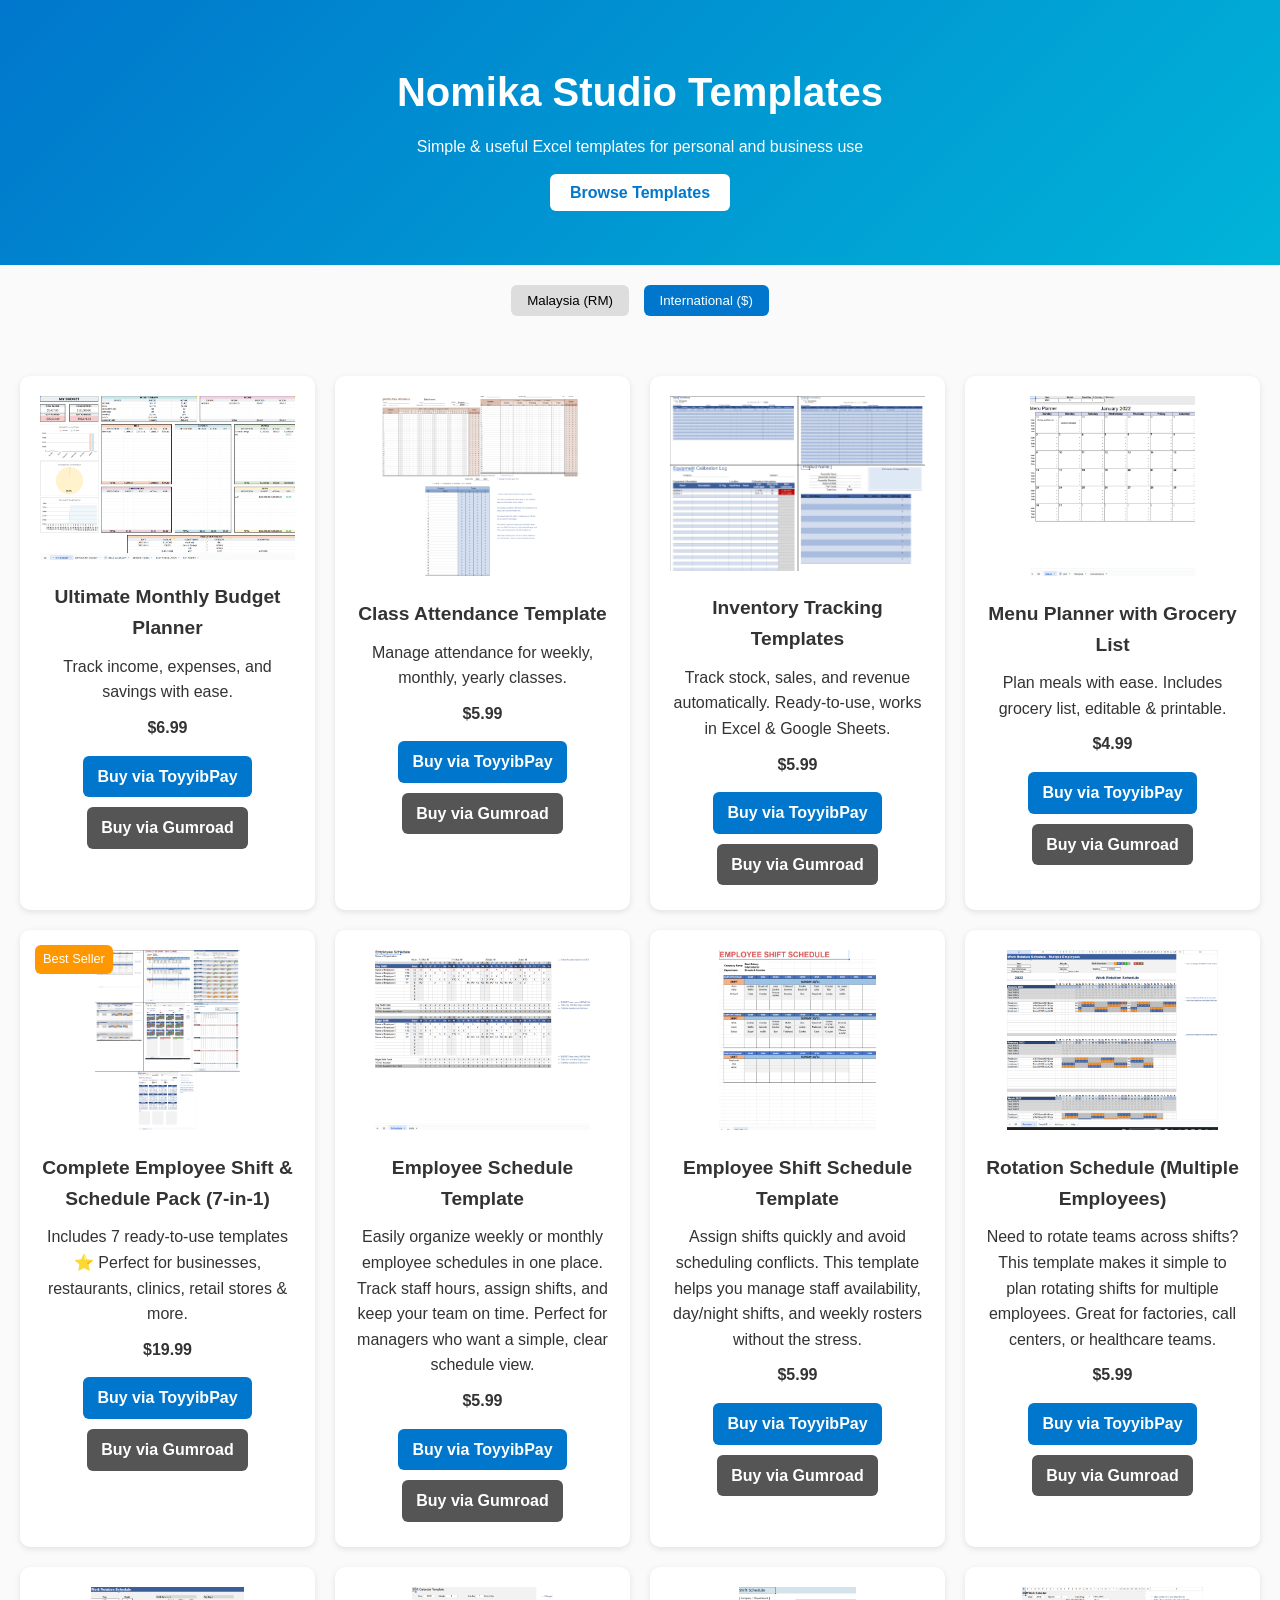
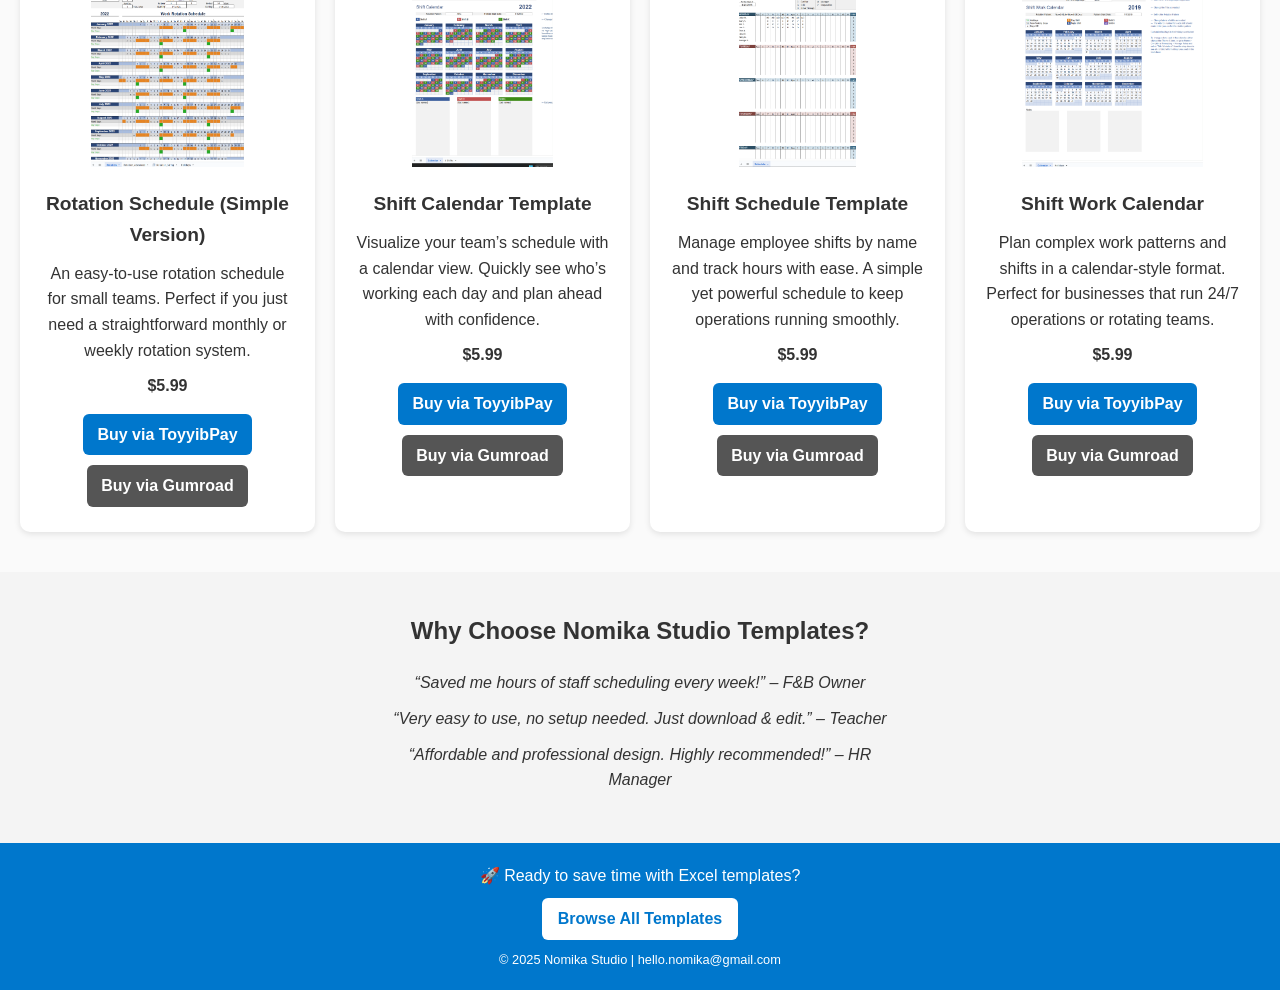
==== commit 6e8df4bc: "Update index.html" ====
--- a/index.html
+++ b/index.html
@@ -94,6 +94,90 @@
         <a href="https://nomikastudio.gumroad.com/l/wrvsb" target="_blank" class="btn gumroad buy-int hidden">Buy via Gumroad</a>
       </div>
     </div>
+
+  <!-- Product 6 -->
+    <div class="product-card fade-in">
+      <img src="images/employee-schedule.png" alt="Employee Schedule Template">
+      <h2>Employee Schedule Template</h2>
+      <p>Easily organize weekly or monthly employee schedules in one place. Track staff hours, assign shifts, and keep your team on time. Perfect for managers who want a simple, clear schedule view.</p>
+      <p class="price" data-local="RM25" data-int="$5.99">RM25</p>
+      <div class="buttons">
+        <a href="https://toyyibpay.com/Employee-Work-Schedule" target="_blank" class="btn toyyib buy-local">Buy via ToyyibPay</a>
+        <a href="https://nomikastudio.gumroad.com/l/inxstz" target="_blank" class="btn gumroad buy-int hidden">Buy via Gumroad</a>
+      </div>
+    </div>
+
+    <!-- Product 7 -->
+    <div class="product-card fade-in">
+      <img src="images/Employee-Shift-Schedule-Template.png" alt="Employee Shift Schedule Template">
+      <h2>Employee Shift Schedule Template</h2>
+      <p>Assign shifts quickly and avoid scheduling conflicts. This template helps you manage staff availability, day/night shifts, and weekly rosters without the stress.</p>
+      <p class="price" data-local="RM25" data-int="$5.99">RM25</p>
+      <div class="buttons">
+        <a href="https://toyyibpay.com/Employee-Shift-Template" target="_blank" class="btn toyyib buy-local">Buy via ToyyibPay</a>
+        <a href="https://nomikastudio.gumroad.com/l/nvjlin" target="_blank" class="btn gumroad buy-int hidden">Buy via Gumroad</a>
+      </div>
+    </div>
+
+    <!-- Product 8 -->
+    <div class="product-card fade-in">
+      <img src="images/rotation-schedule-multiple-employees.png" alt="Rotation Schedule (Multiple Employees)">
+      <h2>Rotation Schedule (Multiple Employees)</h2>
+      <p>Need to rotate teams across shifts? This template makes it simple to plan rotating shifts for multiple employees. Great for factories, call centers, or healthcare teams.</p>
+      <p class="price" data-local="RM25" data-int="$5.99">RM25</p>
+      <div class="buttons">
+        <a href="https://toyyibpay.com/Rotation-Schedule-Multiple" target="_blank" class="btn toyyib buy-local">Buy via ToyyibPay</a>
+        <a href="https://nomikastudio.gumroad.com/l/ihtnm" target="_blank" class="btn gumroad buy-int hidden">Buy via Gumroad</a>
+      </div>
+    </div>
+
+     <!-- Product 9 -->
+    <div class="product-card fade-in">
+      <img src="images/rotation.png" alt="Rotation Schedule (Simple Version)">
+      <h2>Rotation Schedule (Simple Version)</h2>
+      <p>An easy-to-use rotation schedule for small teams. Perfect if you just need a straightforward monthly or weekly rotation system.</p>
+      <p class="price" data-local="RM25" data-int="$5.99">RM25</p>
+      <div class="buttons">
+        <a href="https://toyyibpay.com/Rotation-Schedule-Simple" target="_blank" class="btn toyyib buy-local">Buy via ToyyibPay</a>
+        <a href="https://nomikastudio.gumroad.com/l/atqpft" target="_blank" class="btn gumroad buy-int hidden">Buy via Gumroad</a>
+      </div>
+    </div>
+
+     <!-- Product 10 -->
+    <div class="product-card fade-in">
+      <img src="images/shift-calendar.png" alt="Shift Calendar Template">
+      <h2>Shift Calendar Template</h2>
+      <p>Visualize your team’s schedule with a calendar view. Quickly see who’s working each day and plan ahead with confidence.</p>
+      <p class="price" data-local="RM25" data-int="$5.99">RM25</p>
+      <div class="buttons">
+        <a href="https://toyyibpay.com/Shift-Calendar-Template" target="_blank" class="btn toyyib buy-local">Buy via ToyyibPay</a>
+        <a href="https://nomikastudio.gumroad.com/l/fyuoxe" target="_blank" class="btn gumroad buy-int hidden">Buy via Gumroad</a>
+      </div>
+    </div>
+
+    <!-- Product 11 -->
+    <div class="product-card fade-in">
+      <img src="images/shift-schedule.png" alt="Shift Schedule Template">
+      <h2>Shift Schedule Template</h2>
+      <p>Manage employee shifts by name and track hours with ease. A simple yet powerful schedule to keep operations running smoothly.</p>
+      <p class="price" data-local="RM25" data-int="$5.99">RM25</p>
+      <div class="buttons">
+        <a href="https://toyyibpay.com/Shift-Template" target="_blank" class="btn toyyib buy-local">Buy via ToyyibPay</a>
+        <a href="https://nomikastudio.gumroad.com/l/uihnnp" target="_blank" class="btn gumroad buy-int hidden">Buy via Gumroad</a>
+      </div>
+    </div>
+
+     <!-- Product 11 -->
+    <div class="product-card fade-in">
+      <img src="images/shift-work-calender.png" alt="Shift Work Calendar">
+      <h2>Shift Work Calendar</h2>
+      <p>Plan complex work patterns and shifts in a calendar-style format. Perfect for businesses that run 24/7 operations or rotating teams.</p>
+      <p class="price" data-local="RM25" data-int="$5.99">RM25</p>
+      <div class="buttons">
+        <a href="https://toyyibpay.com/Shift-Work-Calendar" target="_blank" class="btn toyyib buy-local">Buy via ToyyibPay</a>
+        <a href="https://nomikastudio.gumroad.com/l/mvnttn" target="_blank" class="btn gumroad buy-int hidden">Buy via Gumroad</a>
+      </div>
+    </div>
   </main>
 
   <!-- Testimonials / Why Choose Us -->
--- a/styles.css
+++ b/styles.css
@@ -1,288 +1,187 @@
-/* ===================
-   Global Styles
-=================== */
-* {
-  margin: 0;
-  padding: 0;
-  box-sizing: border-box;
+/* Reset */
+* { margin: 0; padding: 0; box-sizing: border-box; }
+body {
+  font-family: 'Segoe UI', Tahoma, Geneva, Verdana, sans-serif;
+  background: #fafafa;
+  color: #333;
+  line-height: 1.6;
 }
 
-body {
-  font-family: 'Segoe UI', Tahoma, Geneva, Verdana, sans-serif;
-  line-height: 1.6;
-  background: #f9fafb;
-  color: #333;
+/* Header */
+.header {
+  text-align: center;
+  padding: 60px 20px;
+  background: linear-gradient(135deg, #0077cc, #00b4d8);
+  color: #fff;
+  transition: all 0.3s ease;
+}
+.header.shrink {
+  padding: 20px 10px;
+}
+.header h1 {
+  font-size: 2.5rem;
+  margin-bottom: 10px;
+}
+.header p {
+  margin-bottom: 20px;
+}
+.hero-btn {
+  background: #fff;
+  color: #0077cc;
+  padding: 10px 20px;
+  border-radius: 6px;
+  text-decoration: none;
+  font-weight: bold;
+  transition: background 0.3s;
+}
+.hero-btn:hover {
+  background: #f0f0f0;
 }
 
-/* Reusable Container */
-.container {
-  width: 90%;
-  max-width: 1100px;
-  margin: auto;
+/* Currency Toggle */
+.currency-toggle {
+  text-align: center;
+  padding: 20px;
+}
+.currency-toggle button {
+  padding: 8px 16px;
+  margin: 0 5px;
+  border: none;
+  border-radius: 6px;
+  cursor: pointer;
+  background: #ddd;
+  transition: background 0.3s;
+}
+.currency-toggle button.active,
+.currency-toggle button:hover {
+  background: #0077cc;
+  color: #fff;
 }
 
-/* ===================
-   Header
-=================== */
-.header {
-  background: #fff;
-  border-bottom: 1px solid #eee;
-  padding: 1rem 0;
-  position: sticky;
-  top: 0;
-  z-index: 1000;
+/* Loading */
+.loading {
+  display: flex;
+  flex-direction: column;
+  align-items: center;
+  justify-content: center;
+  padding: 60px 20px;
+  color: #555;
+  font-size: 1rem;
+}
+.spinner {
+  width: 48px;
+  height: 48px;
+  border: 4px solid #ddd;
+  border-top-color: #0077cc;
+  border-radius: 50%;
+  animation: spin 1s linear infinite;
+  margin-bottom: 12px;
+}
+@keyframes spin {
+  to { transform: rotate(360deg); }
 }
 
-.logo {
-  font-size: 1.5rem;
-  font-weight: bold;
-  color: #2563eb;
+/* Container */
+.container {
+  display: grid;
+  grid-template-columns: repeat(auto-fit, minmax(280px, 1fr));
+  gap: 20px;
+  padding: 40px 20px;
 }
 
-.nav {
-  list-style: none;
-  display: flex;
-  gap: 1.5rem;
-}
-
-.nav a {
-  text-decoration: none;
-  color: #333;
-  font-weight: 500;
-  transition: color 0.3s;
-}
-
-.nav a:hover {
-  color: #2563eb;
-}
-
-.header .container {
-  display: flex;
-  align-items: center;
-  justify-content: space-between;
-}
-
-/* ===================
-   Hero Section
-=================== */
-.hero {
-  background: linear-gradient(135deg, #2563eb, #3b82f6);
-  color: #fff;
-  padding: 4rem 2rem;
-  text-align: center;
-}
-
-.hero h2 {
-  font-size: 2.5rem;
-  margin-bottom: 1rem;
-  animation: fadeInDown 1s ease-in-out;
-}
-
-.hero p {
-  font-size: 1.2rem;
-  margin-bottom: 1.5rem;
-  animation: fadeInUp 1.2s ease-in-out;
-}
-
-.btn {
-  display: inline-block;
-  background: #2563eb;
-  color: #fff;
-  padding: 0.8rem 1.5rem;
-  border-radius: 8px;
-  text-decoration: none;
-  font-weight: bold;
-  transition: 0.3s;
-}
-
-.btn:hover {
-  background: #1d4ed8;
-}
-
-/* ===================
-   Products
-=================== */
-.products {
-  padding: 3rem 0;
-  text-align: center;
-}
-
-.products h2 {
-  font-size: 2rem;
-  margin-bottom: 2rem;
-}
-
-.product-grid {
-  display: grid;
-  grid-template-columns: repeat(auto-fit, minmax(280px, 1fr));
-  gap: 2rem;
-}
-
+/* Product Card */
 .product-card {
   background: #fff;
-  padding: 1.5rem;
-  border-radius: 12px;
-  box-shadow: 0 2px 8px rgba(0,0,0,0.05);
+  border-radius: 10px;
+  padding: 20px;
+  box-shadow: 0 2px 6px rgba(0,0,0,0.1);
+  text-align: center;
   position: relative;
-  transform: translateY(30px);
   opacity: 0;
-  transition: all 0.8s ease-out;
+  transform: translateY(20px);
+  animation: fadeInUp 0.6s forwards;
 }
-
-.product-card.visible {
-  transform: translateY(0);
-  opacity: 1;
+.product-card img {
+  width: 100%;
+  max-height: 180px;
+  object-fit: contain;
+  margin-bottom: 15px;
 }
-
-.product-card img {
-  max-width: 100%;
-  border-radius: 8px;
-  margin-bottom: 1rem;
+.product-card h2 {
+  font-size: 1.2rem;
+  margin-bottom: 10px;
 }
-
-.product-card h3 {
-  font-size: 1.2rem;
-  margin-bottom: 0.5rem;
-  color: #2563eb;
+.product-card p {
+  margin-bottom: 10px;
 }
-
-.product-card p {
-  font-size: 0.95rem;
-  margin-bottom: 0.5rem;
-}
-
 .price {
   font-weight: bold;
-  margin-bottom: 1rem;
+  margin-bottom: 10px;
 }
-
 .badge {
   position: absolute;
   top: 15px;
   left: 15px;
-  background: #facc15;
-  color: #333;
+  background: #ff9800;
+  color: #fff;
+  padding: 4px 8px;
+  border-radius: 6px;
   font-size: 0.8rem;
+}
+.buttons .btn {
+  display: inline-block;
+  margin: 5px;
+  padding: 8px 14px;
+  border-radius: 6px;
+  text-decoration: none;
   font-weight: bold;
-  padding: 0.3rem 0.6rem;
-  border-radius: 6px;
+  transition: background 0.3s;
+}
+.btn.toyyib { background: #0077cc; color: #fff; }
+.btn.gumroad { background: #555; color: #fff; }
+.btn:hover { opacity: 0.9; }
+
+/* Testimonials */
+.testimonials {
+  background: #f4f4f4;
+  padding: 40px 20px;
+  text-align: center;
+}
+.testimonials h2 {
+  margin-bottom: 20px;
+}
+.testimonial-list blockquote {
+  margin: 10px auto;
+  font-style: italic;
+  max-width: 500px;
 }
 
-/* ===================
-   Testimonials
-=================== */
-.testimonials {
-  background: #f3f4f6;
-  padding: 3rem 1rem;
+/* Footer */
+.footer {
+  background: #0077cc;
+  color: #fff;
   text-align: center;
+  padding: 20px;
 }
+.footer-btn {
+  background: #fff;
+  color: #0077cc;
+  padding: 8px 16px;
+  border-radius: 6px;
+  text-decoration: none;
+  font-weight: bold;
+  margin-top: 10px;
+  display: inline-block;
+}
+.footer-btn:hover { background: #f0f0f0; }
+.footer .small { margin-top: 10px; font-size: 0.8rem; }
 
-.testimonials h2 {
-  font-size: 2rem;
-  margin-bottom: 2rem;
-}
-
-.testimonial-card {
-  background: #fff;
-  padding: 1.5rem;
-  border-radius: 12px;
-  box-shadow: 0 2px 6px rgba(0,0,0,0.05);
-  font-style: italic;
-  transform: translateY(30px);
-  opacity: 0;
-  transition: all 0.8s ease-out;
-}
-
-.testimonial-card.visible {
-  transform: translateY(0);
-  opacity: 1;
-}
-
-.testimonial-card span {
-  display: block;
-  margin-top: 0.8rem;
-  font-weight: bold;
-  color: #2563eb;
-}
-
-/* ===================
-   Footer
-=================== */
-.footer {
-  background: #111827;
-  color: #f9fafb;
-  padding: 3rem 1rem;
-  text-align: center;
-}
-
-.footer h2 {
-  margin-bottom: 1rem;
-}
-
-.footer .btn {
-  background: #3b82f6;
-  margin-top: 1rem;
-}
-
-.footer p.small {
-  margin-top: 2rem;
-  font-size: 0.85rem;
-  color: #9ca3af;
-}
-
-/* ===================
-   Preloader
-=================== */
-#preloader {
-  position: fixed;
-  top: 0;
-  left: 0;
-  width: 100%;
-  height: 100%;
-  background: #f9fafb;
-  display: flex;
-  flex-direction: column;
-  align-items: center;
-  justify-content: center;
-  z-index: 2000;
-  transition: opacity 0.6s ease, visibility 0.6s ease;
-}
-
-#preloader p {
-  margin-top: 1rem;
-  font-size: 1rem;
-  color: #2563eb;
-  font-weight: 500;
-}
-
-.spinner {
-  width: 50px;
-  height: 50px;
-  border: 5px solid #e5e7eb;
-  border-top: 5px solid #2563eb;
-  border-radius: 50%;
-  animation: spin 1s linear infinite;
-}
-
-@keyframes spin {
-  0% { transform: rotate(0deg); }
-  100% { transform: rotate(360deg); }
-}
-
-#preloader.hidden {
-  opacity: 0;
-  visibility: hidden;
-}
-
-/* ===================
-   Animations
-=================== */
-@keyframes fadeInDown {
-  from { opacity: 0; transform: translateY(-30px); }
+/* Fade-in animation */
+@keyframes fadeInUp {
+  from { opacity: 0; transform: translateY(20px); }
   to { opacity: 1; transform: translateY(0); }
 }
+.fade-in { opacity: 0; }
 
-@keyframes fadeInUp {
-  from { opacity: 0; transform: translateY(30px); }
-  to { opacity: 1; transform: translateY(0); }
-}
+/* Hidden class */
+.hidden { display: none; }
